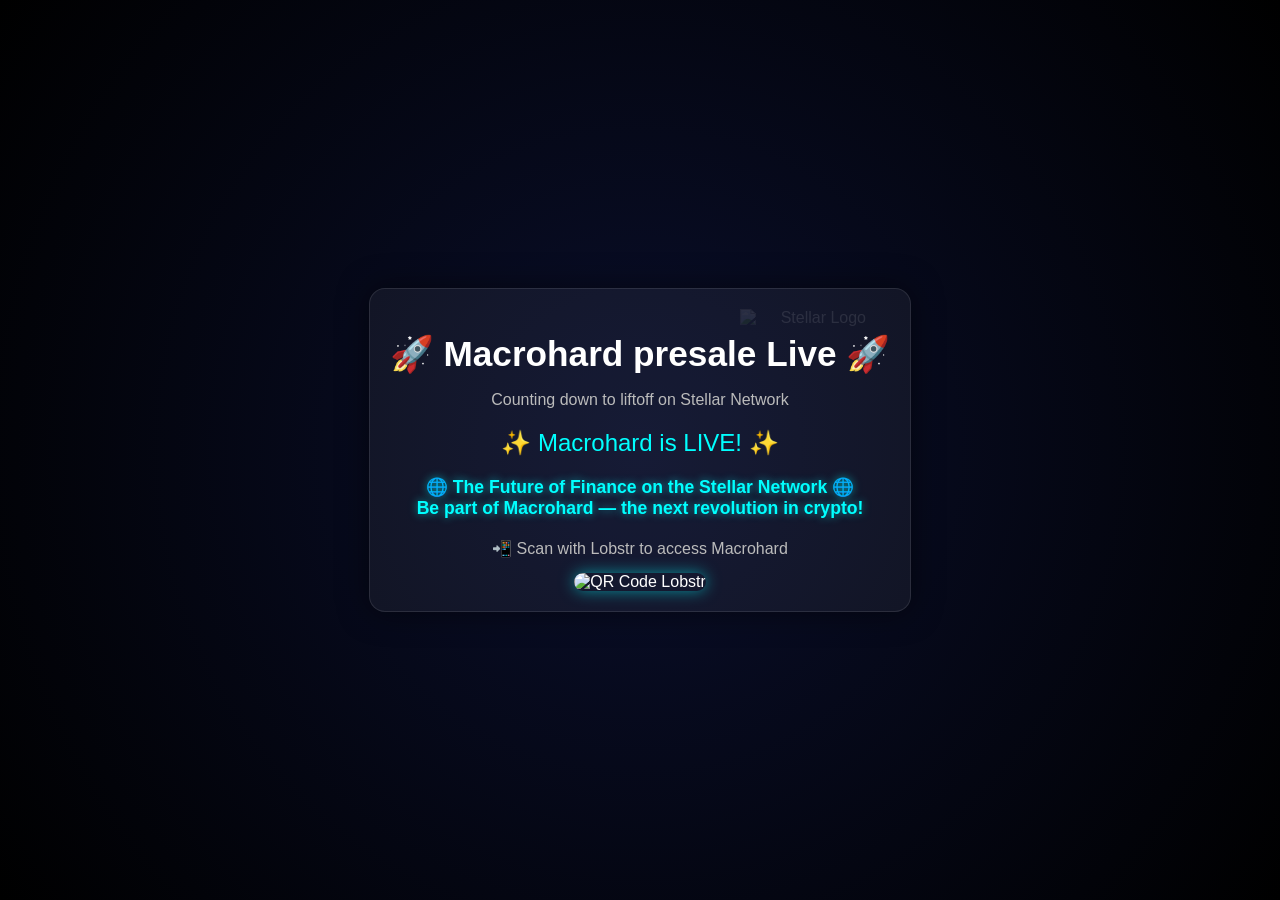
==== Index.html @ 191bc2ac "Index.html" ====
<!DOCTYPE html>
<html lang="en">
<head>
  <meta charset="UTF-8" />
  <meta name="viewport" content="width=device-width, initial-scale=1.0"/>
  <title>Macrohard Token Countdown</title>
  <style>
    body {
      margin: 0;
      font-family: Arial, sans-serif;
      background: radial-gradient(circle at center, #0a0f2c, #000);
      color: #fff;
      display: flex;
      justify-content: center;
      align-items: center;
      height: 100vh;
      overflow: hidden;
      text-align: center;
    }
    .container {
      max-width: 650px;
      padding: 20px;
      background: rgba(255, 255, 255, 0.05);
      border: 1px solid rgba(255, 255, 255, 0.1);
      border-radius: 16px;
      box-shadow: 0 0 30px rgba(0,0,0,0.5);
      position: relative;
      z-index: 2;
    }
    h1 {
      font-size: 2.2em;
      margin-bottom: 10px;
    }
    p {
      color: #bbb;
      margin-bottom: 15px;
    }
    .countdown {
      display: flex;
      justify-content: center;
      gap: 15px;
      margin-bottom: 20px;
    }
    .time-box {
      background: rgba(255,255,255,0.1);
      padding: 15px;
      border-radius: 12px;
      min-width: 70px;
    }
    .time-box span {
      display: block;
      font-size: 2em;
      font-weight: bold;
    }
    .label {
      font-size: 0.8em;
      color: #aaa;
      margin-top: 5px;
    }
    .finished {
      font-size: 1.5em;
      color: #0ff;
      margin-top: 20px;
    }
    .promo {
      margin-top: 20px;
      font-size: 1.1em;
      color: #0ff;
      font-weight: bold;
      text-shadow: 0 0 8px rgba(0,255,255,0.6);
    }
    .qr {
      margin-top: 20px;
    }
    .qr img {
      width: 150px;
      border-radius: 12px;
      box-shadow: 0 0 15px rgba(0,255,255,0.5);
    }
    /* Stellar logo background */
    .stellar-logo {
      position: absolute;
      top: 20px;
      right: 20px;
      opacity: 0.1;
      width: 150px;
      z-index: 1;
    }
  </style>
</head>
<body>
  <div class="container">
    <img src="https://upload.wikimedia.org/wikipedia/commons/0/09/Stellar_Symbol.png" class="stellar-logo" alt="Stellar Logo" />
    
    <h1>🚀 Macrohard presale Live 🚀</h1>
    <p>Counting down to liftoff on Stellar Network</p>
    
    <div class="countdown" id="countdown">
      <div class="time-box"><span id="days">00</span><div class="label">Days</div></div>
      <div class="time-box"><span id="hours">00</span><div class="label">Hours</div></div>
      <div class="time-box"><span id="minutes">00</span><div class="label">Minutes</div></div>
      <div class="time-box"><span id="seconds">00</span><div class="label">Seconds</div></div>
    </div>
    <div id="finished" class="finished"></div>

    <div class="promo">
      🌐 The Future of Finance on the Stellar Network 🌐<br/>
      Be part of Macrohard — the next revolution in crypto!
    </div>

    <div class="qr">
      <p>📲 Scan with Lobstr to access Macrohard</p>
      <img src="https://api.qrserver.com/v1/create-qr-code/?size=200x200&data=https://lobstr.co/swap/native/Macrohard:GD73SAHCYBQ3CWD76UMJHDPLUUKIXELXWPLZVNLMW2DQZJQLYOWP45TO" alt="QR Code Lobstr">
    </div>
  </div>

  <script>
    // Set Macrohard launch date
    const launchDate = new Date("2025-09-03T20:00:00+07:00").getTime();

    function updateCountdown() {
      const now = new Date().getTime();
      const distance = launchDate - now;

      if (distance <= 0) {
        document.getElementById("countdown").style.display = "none";
        document.getElementById("finished").innerText = "✨ Macrohard is LIVE! ✨";
        clearInterval(timer);
        return;
      }

      const days = Math.floor(distance / (1000 * 60 * 60 * 24));
      const hours = Math.floor((distance % (1000 * 60 * 60 * 24)) / (1000 * 60 * 60));
      const minutes = Math.floor((distance % (1000 * 60 * 60)) / (1000 * 60));
      const seconds = Math.floor((distance % (1000 * 60)) / 1000);

      document.getElementById("days").innerText = days;
      document.getElementById("hours").innerText = String(hours).padStart(2, "0");
      document.getElementById("minutes").innerText = String(minutes).padStart(2, "0");
      document.getElementById("seconds").innerText = String(seconds).padStart(2, "0");
    }

    const timer = setInterval(updateCountdown, 1000);
    updateCountdown();
  </script>
</body>
</html>
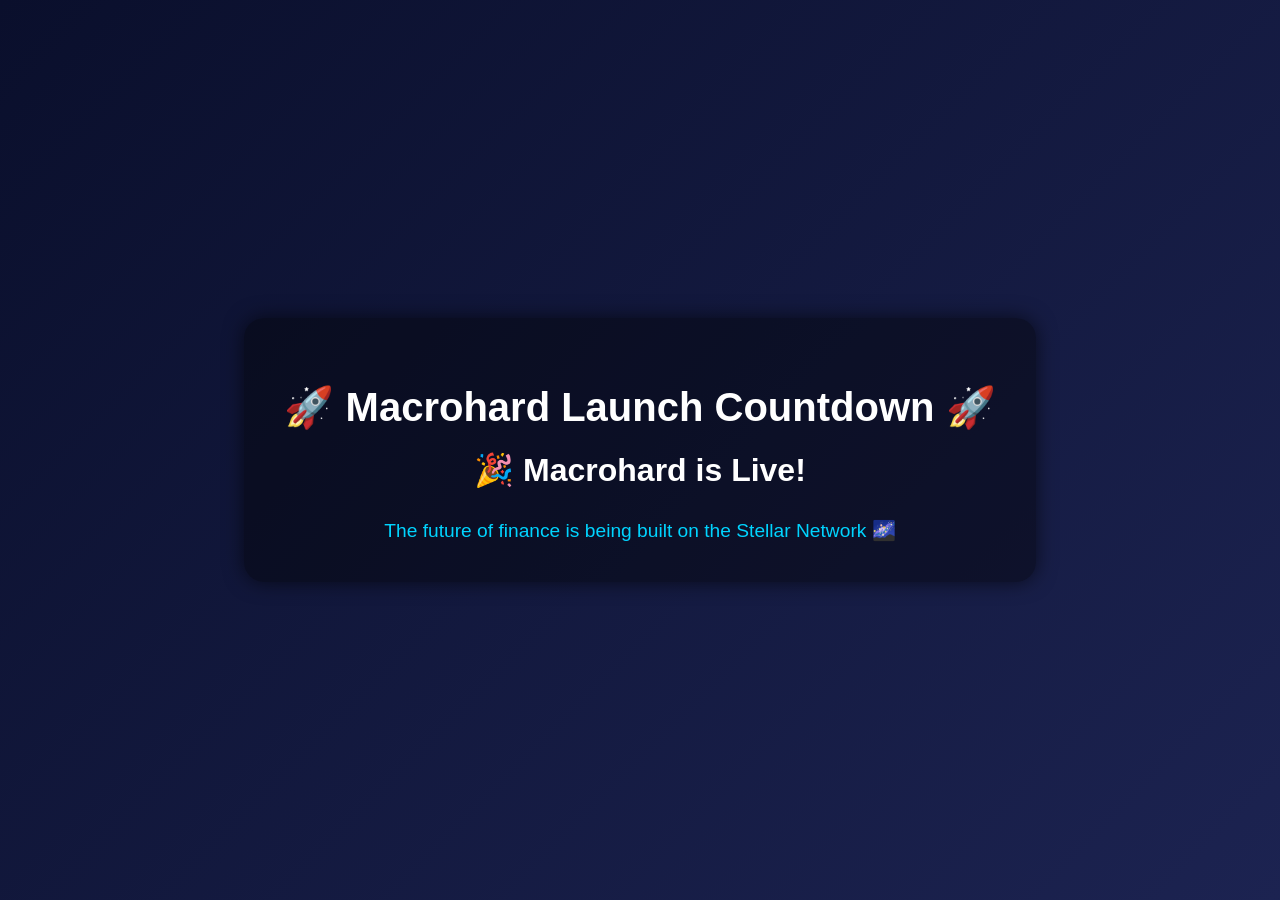
==== commit 3f5b597e: "Index.html" ====
--- a/Index.html
+++ b/Index.html
@@ -2,130 +2,64 @@
 <html lang="en">
 <head>
   <meta charset="UTF-8" />
-  <meta name="viewport" content="width=device-width, initial-scale=1.0"/>
-  <title>Macrohard Token Countdown</title>
+  <meta name="viewport" content="width=device-width, initial-scale=1.0">
+  <title>Macrohard Countdown</title>
   <style>
     body {
-      margin: 0;
       font-family: Arial, sans-serif;
-      background: radial-gradient(circle at center, #0a0f2c, #000);
+      background: linear-gradient(135deg, #0a0f2c, #1c2351);
       color: #fff;
       display: flex;
       justify-content: center;
       align-items: center;
       height: 100vh;
-      overflow: hidden;
+      margin: 0;
       text-align: center;
     }
     .container {
-      max-width: 650px;
-      padding: 20px;
-      background: rgba(255, 255, 255, 0.05);
-      border: 1px solid rgba(255, 255, 255, 0.1);
-      border-radius: 16px;
-      box-shadow: 0 0 30px rgba(0,0,0,0.5);
-      position: relative;
-      z-index: 2;
+      background: rgba(0,0,0,0.4);
+      padding: 40px;
+      border-radius: 20px;
+      box-shadow: 0 0 20px rgba(0,0,0,0.6);
     }
     h1 {
-      font-size: 2.2em;
-      margin-bottom: 10px;
-    }
-    p {
-      color: #bbb;
-      margin-bottom: 15px;
-    }
-    .countdown {
-      display: flex;
-      justify-content: center;
-      gap: 15px;
+      font-size: 2.5rem;
       margin-bottom: 20px;
     }
-    .time-box {
-      background: rgba(255,255,255,0.1);
-      padding: 15px;
-      border-radius: 12px;
-      min-width: 70px;
-    }
-    .time-box span {
-      display: block;
-      font-size: 2em;
+    #countdown {
+      font-size: 2rem;
       font-weight: bold;
-    }
-    .label {
-      font-size: 0.8em;
-      color: #aaa;
-      margin-top: 5px;
-    }
-    .finished {
-      font-size: 1.5em;
-      color: #0ff;
       margin-top: 20px;
     }
     .promo {
-      margin-top: 20px;
-      font-size: 1.1em;
-      color: #0ff;
-      font-weight: bold;
-      text-shadow: 0 0 8px rgba(0,255,255,0.6);
-    }
-    .qr {
-      margin-top: 20px;
-    }
-    .qr img {
-      width: 150px;
-      border-radius: 12px;
-      box-shadow: 0 0 15px rgba(0,255,255,0.5);
-    }
-    /* Stellar logo background */
-    .stellar-logo {
-      position: absolute;
-      top: 20px;
-      right: 20px;
-      opacity: 0.1;
-      width: 150px;
-      z-index: 1;
+      margin-top: 30px;
+      font-size: 1.2rem;
+      color: #00d4ff;
     }
   </style>
 </head>
 <body>
   <div class="container">
-    <img src="https://upload.wikimedia.org/wikipedia/commons/0/09/Stellar_Symbol.png" class="stellar-logo" alt="Stellar Logo" />
-    
-    <h1>🚀 Macrohard presale Live 🚀</h1>
-    <p>Counting down to liftoff on Stellar Network</p>
-    
-    <div class="countdown" id="countdown">
-      <div class="time-box"><span id="days">00</span><div class="label">Days</div></div>
-      <div class="time-box"><span id="hours">00</span><div class="label">Hours</div></div>
-      <div class="time-box"><span id="minutes">00</span><div class="label">Minutes</div></div>
-      <div class="time-box"><span id="seconds">00</span><div class="label">Seconds</div></div>
-    </div>
-    <div id="finished" class="finished"></div>
-
+    <h1>🚀 Macrohard Launch Countdown 🚀</h1>
+    <div id="countdown">Loading...</div>
     <div class="promo">
-      🌐 The Future of Finance on the Stellar Network 🌐<br/>
-      Be part of Macrohard — the next revolution in crypto!
-    </div>
-
-    <div class="qr">
-      <p>📲 Scan with Lobstr to access Macrohard</p>
-      <img src="https://api.qrserver.com/v1/create-qr-code/?size=200x200&data=https://lobstr.co/swap/native/Macrohard:GD73SAHCYBQ3CWD76UMJHDPLUUKIXELXWPLZVNLMW2DQZJQLYOWP45TO" alt="QR Code Lobstr">
+      The future of finance is being built on the Stellar Network 🌌
     </div>
   </div>
 
   <script>
-    // Set Macrohard launch date
-    const launchDate = new Date("2025-09-03T20:00:00+07:00").getTime();
+    // Set target date
+    const targetDate = new Date("2025-09-04T23:59:59").getTime();
+
+    const countdown = document.getElementById("countdown");
 
     function updateCountdown() {
       const now = new Date().getTime();
-      const distance = launchDate - now;
+      const distance = targetDate - now;
 
-      if (distance <= 0) {
-        document.getElementById("countdown").style.display = "none";
-        document.getElementById("finished").innerText = "✨ Macrohard is LIVE! ✨";
-        clearInterval(timer);
+      if (distance < 0) {
+        countdown.innerHTML = "🎉 Macrohard is Live!";
+        clearInterval(interval);
         return;
       }
 
@@ -134,14 +68,10 @@
       const minutes = Math.floor((distance % (1000 * 60 * 60)) / (1000 * 60));
       const seconds = Math.floor((distance % (1000 * 60)) / 1000);
 
-      document.getElementById("days").innerText = days;
-      document.getElementById("hours").innerText = String(hours).padStart(2, "0");
-      document.getElementById("minutes").innerText = String(minutes).padStart(2, "0");
-      document.getElementById("seconds").innerText = String(seconds).padStart(2, "0");
+      countdown.innerHTML = `${days}d ${hours}h ${minutes}m ${seconds}s`;
     }
 
-    const timer = setInterval(updateCountdown, 1000);
-    updateCountdown();
+    const interval = setInterval(updateCountdown, 1000);
   </script>
 </body>
 </html>
